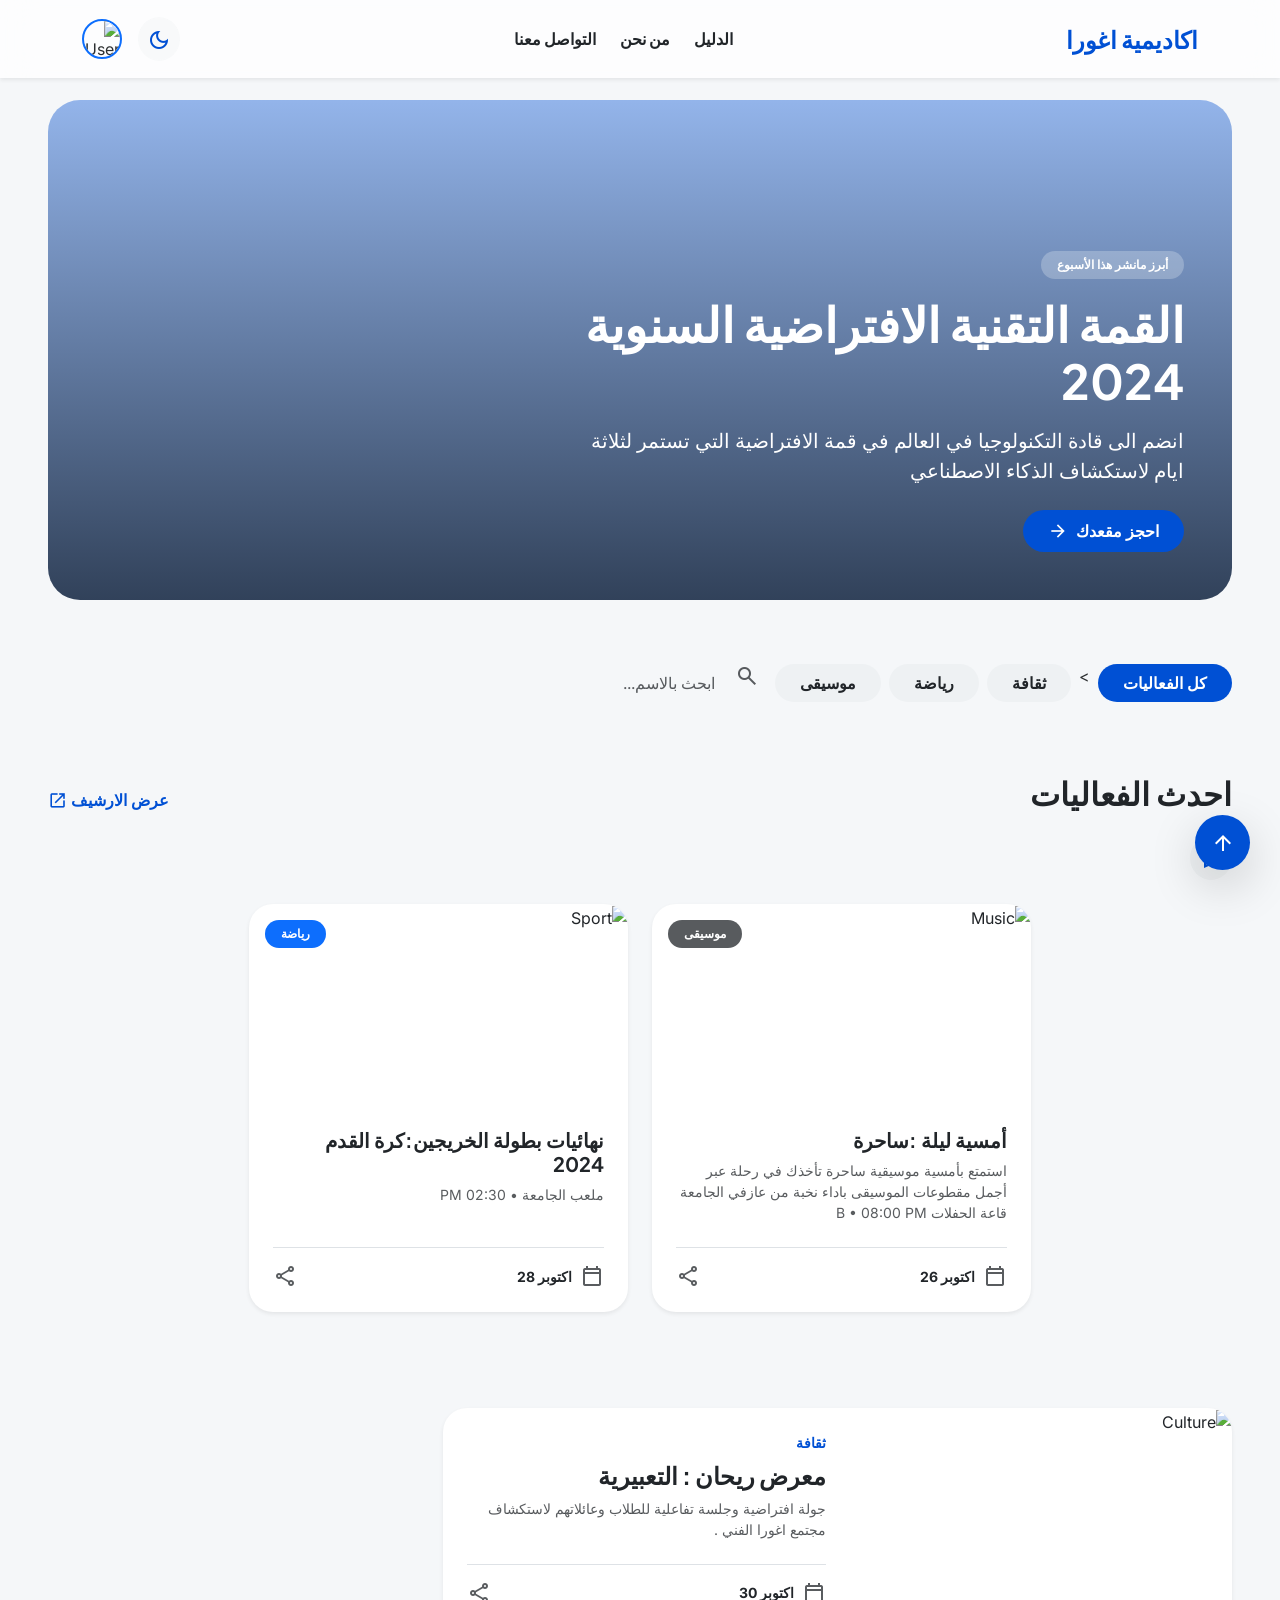
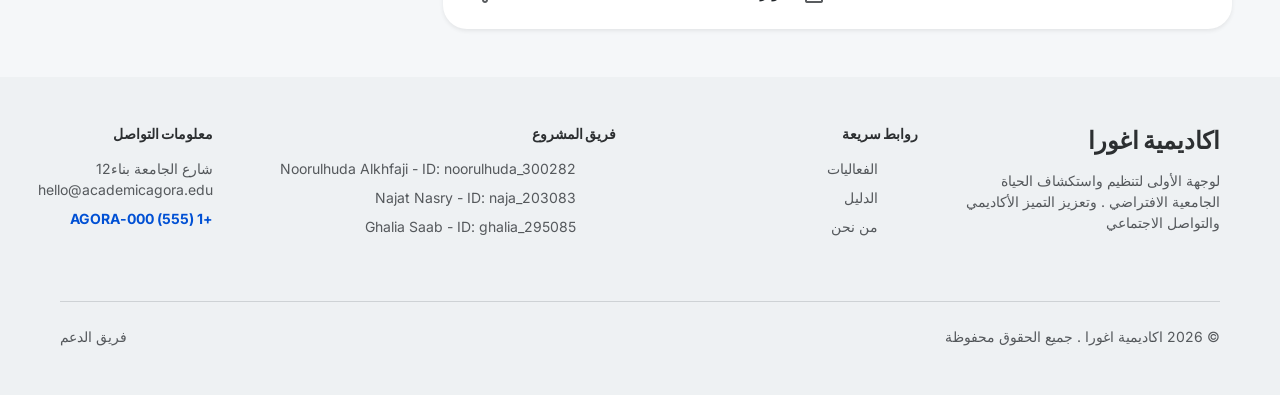
==== index.html @ 800b8f01 "Add files via upload" ====
<!doctype html>
<html lang="ar" dir="rtl">
  <head>
    <meta charset="utf-8" />
    <meta name="viewport" content="width=device-width, initial-scale=1.0" />
    <title>اكاديمية اغورا - فعالية الجامعة الافتراضية</title>

    <link
      href="https://fonts.googleapis.com/css2?family=Plus+Jakarta+Sans:wght@400;500;600;700;800&family=Inter:wght@400;500;600&display=swap"
      rel="stylesheet"
    />
    <link
      href="https://fonts.googleapis.com/css2?family=Material+Symbols+Outlined:wght,FILL@100..700,0..1&display=swap"
      rel="stylesheet"
    />
    <link
      href="https://cdn.jsdelivr.net/npm/bootstrap@5.3.2/dist/css/bootstrap.min.css"
      rel="stylesheet"
    />

    <style>
      :root {
        --primary: #0050d4;
        --surface: #f5f7f9;
        --on-surface: #2c2f31;
        --surface-container-low: #eef1f3;
        --surface-container-lowest: #ffffff;
        --outline: #747779;
      }

      body {
        font-family: "Inter", sans-serif;
        background-color: var(--surface);
        color: var(--on-surface);
        padding-bottom: 80px; /* For mobile bottom nav */
      }

      h1,
      h2,
      h3,
      h4,
      h5,
      h6,
      .font-headline {
        font-family: "Plus Jakarta Sans", sans-serif;
      }

      .material-symbols-outlined {
        font-variation-settings:
          "FILL" 0,
          "wght" 400,
          "GRAD" 0,
          "opsz" 24;
        vertical-align: middle;
      }

      /* Custom Utilities */
      .text-primary-custom {
        color: var(--primary) !important;
      }
      .bg-primary-custom {
        background-color: var(--primary) !important;
        color: white;
      }
      .bg-surface-lowest {
        background-color: var(--surface-container-lowest) !important;
      }
      .bg-surface-low {
        background-color: var(--surface-container-low) !important;
      }

      .backdrop-blur {
        backdrop-filter: blur(16px);
        -webkit-backdrop-filter: blur(16px);
      }
      .rounded-4xl {
        border-radius: 2rem !important;
      }
      .rounded-3xl {
        border-radius: 1.5rem !important;
      }

      .hide-scrollbar::-webkit-scrollbar {
        display: none;
      }
      .hide-scrollbar {
        -ms-overflow-style: none;
        scrollbar-width: none;
      }

      /* Card Hover Effects */
      .event-card {
        transition: all 0.4s ease;
        overflow: hidden;
        border: none;
      }
      .event-card:hover {
        transform: translateY(-5px);
        box-shadow: 0 15px 30px rgba(0, 80, 212, 0.1) !important;
      }
      .event-card img {
        transition: transform 0.7s ease;
      }
      .event-card:hover img {
        transform: scale(1.1);
      }

      /* Hero Section */
      .hero-section {
        background-image:
          linear-gradient(rgba(0, 80, 212, 0.4), rgba(0, 20, 50, 0.8)),
          url("https://lh3.googleusercontent.com/aida-public/[base64]");
        background-size: cover;
        background-position: center;
        height: 500px;
      }
      @media (max-width: 768px) {
        .hero-section {
          height: 300px;
        }
        body {
          padding-bottom: 90px;
        }
        main {
          padding-top: 80px;
        }
      }
      @media (min-width: 769px) {
        body {
          padding-bottom: 0;
        }
        main {
          padding-top: 100px;
        }
      }
      /* Scroll to top button specific positioning */
      .scroll-top-btn {
        bottom: 30px;
        right: 30px;
        z-index: 40;
      }
      @media (max-width: 991px) {
        .scroll-top-btn {
          bottom: 100px;
          right: 20px;
        }
      }
    </style>
  </head>
  <body>
    <nav
      class="navbar fixed-top w-100 bg-white bg-opacity-75 backdrop-blur shadow-sm py-3 px-3 px-md-5 z-3"
    >
      <div
        class="container-xl d-flex justify-content-between align-items-center"
      >
        <button
          class="btn btn-light rounded-circle d-md-none p-2 text-primary-custom"
          data-bs-toggle="offcanvas"
          data-bs-target="#mobileMenu"
          aria-controls="mobileMenu"
        >
          <span class="material-symbols-outlined">menu</span>
        </button>

        <a
          class="navbar-brand text-primary-custom font-headline fw-bolder fs-4 m-0"
          href="../index.html/index.html"
        >
          اكاديمية اغورا 
        </a>

        <div class="d-none d-md-flex gap-4 fw-bold font-headline">
          <a
            class="text-dark text-decoration-none nav-link-custom"
            href="../events.html/events.html"
            >الدليل</a
          >
          <a
            class="text-dark text-decoration-none nav-link-custom"
            href="../about.html/about.html"
            >من نحن</a
          >
          <a
            class="text-dark text-decoration-none nav-link-custom"
            href="../contact.html/contact.html"
            >التواصل معنا</a
          >
        </div>

        <div class="d-flex align-items-center gap-2 gap-md-3">
          <button
            class="btn btn-light rounded-circle d-none d-md-block p-2 text-primary-custom"
          >
            <span class="material-symbols-outlined">dark_mode</span>
          </button>
          <div
            class="rounded-circle overflow-hidden border border-2 border-primary d-none d-md-block"
            style="width: 40px; height: 40px"
          >
            <img
              src="../img/profil.jpg"
              class="w-100 h-100 object-fit-cover"
              alt="User avatar"
            />
          </div>
        </div>
      </div>
    </nav>

    <div
      class="offcanvas offcanvas-start"
      tabindex="-1"
      id="mobileMenu"
      aria-labelledby="mobileMenuLabel"
    >
      <div class="offcanvas-header border-bottom">
        <h5
          class="offcanvas-title font-headline fw-bold text-primary-custom"
          id="mobileMenuLabel"
        >
          اكاديمية اغورا
        </h5>
        <button
          type="button"
          class="btn-close shadow-none"
          data-bs-dismiss="offcanvas"
          aria-label="Close"
        ></button>
      </div>
      <div class="offcanvas-body">
        <div class="d-flex flex-column gap-4 fw-bold font-headline mt-3">
          <a
            class="text-dark text-decoration-none fs-5 d-flex align-items-center gap-2"
            href="../events.html/events.html"
          >
            <span class="material-symbols-outlined">folder</span> Directory
          </a>
          <a
            class="text-dark text-decoration-none fs-5 d-flex align-items-center gap-2"
            href="../about.html/about.html"
          >
            <span class="material-symbols-outlined">info</span> About
          </a>
          <a
            class="text-dark text-decoration-none fs-5 d-flex align-items-center gap-2"
            href="../contact.html/contact.html"
          >
            <span class="material-symbols-outlined">mail</span> Contact
          </a>
        </div>
        <hr class="my-4" />
        <div class="d-flex align-items-center gap-3">
          <div
            class="rounded-circle overflow-hidden border border-2 border-primary"
            style="width: 45px; height: 45px"
          >
            <img
              src="../img/profil.jpg"
              class="w-100 h-100 object-fit-cover"
              alt="User avatar"
            />
          </div>
        
        </div>
      </div>
    </div>

    <main class="container-fluid px-3 px-md-5">
      <section class="mb-5">
        <div
          class="hero-section rounded-4xl d-flex flex-column justify-content-end p-4 p-md-5 position-relative"
        >
          <div class="text-white z-1 max-w-md" style="max-width: 600px">
            <span
              class="badge bg-light bg-opacity-25 text-white rounded-pill py-2 px-3 mb-3 uppercase tracking-widest"
              style="font-size: 0.75rem"
            >
              أبرز مانشر هذا الأسبوع
            </span>
            <h1 class="font-headline fw-bolder display-5 mb-3 leading-tight">
              القمة التقنية الافتراضية السنوية 2024
            </h1>
            <p class="lead mb-4 d-none d-md-block">
            انضم الى قادة التكنولوجيا في العالم في قمة الافتراضية التي 
            تستمر لثلاثة ايام لاستكشاف الذكاء الاصطناعي
            </p>
            <a
              href="../event.html/event.html"
              class="btn bg-primary-custom rounded-pill px-4 py-2 fw-bold d-inline-flex align-items-center gap-2 text-decoration-none"
            >
              احجز مقعدك
              <span class="material-symbols-outlined fs-5">arrow_forward</span>
            </a>
          </div>
        </div>
      </section>

      <section class="mb-5 sticky-top bg-surface py-3 z-3" style="top: 70px">
        <div class="d-flex justify-content-between align-items-center">
          <div class="d-flex gap-2 overflow-auto hide-scrollbar pb-2 w-100">
            <button
              class="btn bg-primary-custom rounded-pill px-4 fw-bold flex-shrink-0 text-white"
            >
              كل الفعاليات
            </button>
           
            >
             <a href="../event.html/details-cultuer.html" class="btn bg-surface-low rounded-pill px-4 fw-bold flex-shrink-0 text-decoration-none text-dark align-self-center">
            ثقافة
           </a>


           <a href="../event.html/details-sports.html" class="btn bg-surface-low rounded-pill px-4 fw-bold flex-shrink-0 text-decoration-none text-dark align-self-center">
            رياضة
           </a>

           
            <a href="../event.html/details-music.html" class="btn bg-surface-low rounded-pill px-4 fw-bold flex-shrink-0 text-decoration-none text-dark align-self-center">
            موسيقى
           </a>
            
           <div class="position-relative mt-3"></div>
             
            <span class="material-symbols-outlined text-muted">search</span>
            <input id="searchInput"
              type="text"
              class="form-control border-0 bg-transparent shadow-none"
              placeholder="ابحث بالاسم..."
            />
          </div>
        </div>
      </section>

      <section class="mb-5">
        <div class="d-flex justify-content-between align-items-end mb-4">
          <h2 class="font-headline fw-bolder text-dark m-0">احدث الفعاليات</h2>
          <a
            href="../events.html/events.html"
            class="text-primary-custom fw-bold text-decoration-none d-flex align-items-center gap-1"
          >
            <span class="d-none d-md-inline">عرض الارشيف</span>
            <span class="d-md-none text-uppercase" style="font-size: 0.8rem"
              >عرض التفاصيل</span
            >
            <span
              class="material-symbols-outlined d-none d-md-inline"
              style="font-size: 1.2rem"
              >open_in_new</span
            >
          </a>
        </div>

        <div class="row g-4">
          <div class="col-12 col-lg-8">
            <a href="../event.html/event.html" class="text-decoration-none">
              
                    <button
                      class="btn bg-surface-low rounded-circle p-2 text-primary-custom"
                    >
                      <span class="material-symbols-outlined">bookmark</span>
                    </button>
                  </div>
                </div>
              </div>
            </a>
          </div>
             <div class="row g-4 justify-content-center">
          <div class="col-12 col-md-6 col-lg-4">
            <a href="../event.html/details-music.html" class="text-decoration-none text-dark">
              <div
                class="card event-card bg-surface-lowest rounded-3xl h-100 shadow-sm"
              >
                <div
                  class="position-relative overflow-hidden"
                  style="height: 200px"
                >
                  <img
                    src="../img/music1.jpg"
                    class="w-100 h-100 object-fit-cover"
                    alt="Music"
                  />
                  <span
                    class="position-absolute top-0 start-0 m-3 badge bg-dark bg-opacity-75 text-white rounded-pill px-3 py-2 text-uppercase"
                    >موسيقى</span
                  >
                </div>
                <div class="card-body p-4 d-flex flex-column">
                  <h5 class="card-title font-headline fw-bold">
                    أمسية ليلة :ساحرة 
                  </h5>
                  <p class="card-text text-muted small mb-4">
                    استمتع بأمسية موسيقية ساحرة تأخذك في رحلة 
                    عبر أجمل مقطوعات الموسيقى باداء نخبة من عازفي الجامعة 
                      قاعة الحفلات B • 08:00 PM
                  </p>
                  <div
                    class="mt-auto d-flex justify-content-between align-items-center border-top pt-3"
                  >
                    <div class="d-flex align-items-center gap-2">
                      <span class="material-symbols-outlined text-muted"
                        >calendar_today</span
                      >
                      <span class="fw-bold small">اكتوبر 26</span>
                    </div>
                    <span
                      class="material-symbols-outlined text-muted cursor-pointer"
                      >share</span
                    >
                  </div>
                </div>
              </div>
            </a>
          </div>

          <div class="col-12 col-md-6 col-lg-4">
            <a href="../event.html/details-sports.html" class="text-decoration-none text-dark">
              <div
                class="card event-card bg-surface-lowest rounded-3xl h-100 shadow-sm"
              >
                <div
                  class="position-relative overflow-hidden"
                  style="height: 200px"
                >
                  <img
                    src="../img/sport1.jpg"
                    class="w-100 h-100 object-fit-cover"
                    alt="Sport"
                  />
                  <span
                    class="position-absolute top-0 start-0 m-3 badge bg-primary text-white rounded-pill px-3 py-2 text-uppercase"
                    >رياضة</span
                  >
                </div>
                <div class="card-body p-4 d-flex flex-column">
                  <h5 class="card-title font-headline fw-bold">
                    نهائيات بطولة الخريجين:كرة القدم 2024
                  </h5>
                  <p class="card-text text-muted small mb-4">
                     ملعب الجامعة • 02:30 PM
                  </p>
                  <div
                    class="mt-auto d-flex justify-content-between align-items-center border-top pt-3"
                  >
                    <div class="d-flex align-items-center gap-2">
                      <span class="material-symbols-outlined text-muted"
                        >calendar_today</span
                      >
                      <span class="fw-bold small">اكتوبر 28</span>
                    </div>
                    <span
                      class="material-symbols-outlined text-muted cursor-pointer"
                      >share</span
                    >
                  </div>
                </div>
              </div>
            </a>
          </div>
             </div>
             <div class="mt-5 pt-5"></div>
          <div class="col-12 col-md-6 col-lg-8">
            <a href="../event.html/details-cultuer.html" class="text-decoration-none text-dark">
              <div
                class="card event-card bg-surface-lowest rounded-3xl h-100 shadow-sm d-flex flex-md-row"
              >
                <div
                  class="overflow-hidden w-100 w-md-50"
                  style="height: 200px; min-height: 100%"
                >
                  <img
                    src="../img/cultuer1.jpg"
                    class="w-100 h-100 object-fit-cover"
                    alt="Culture"
                  />
                </div>
                <div
                  class="card-body p-4 w-100 w-md-50 d-flex flex-column justify-content-center"
                >
                  <span
                    class="text-primary-custom fw-bold small text-uppercase mb-2"
                    >ثقافة</span
                  >
                  <h4 class="card-title font-headline fw-bold">
                     معرض ريحان : التعبيرية 
                  </h4>
                  <p class="card-text text-muted small mb-4">
                    جولة افتراضية وجلسة تفاعلية للطلاب 
                    وعائلاتهم لاستكشاف مجتمع اغورا الفني .
                  </p>
                  <div
                    class="mt-auto d-flex justify-content-between align-items-center border-top pt-3"
                  >
                    <div class="d-flex align-items-center gap-2">
                      <span class="material-symbols-outlined text-muted"
                        >calendar_today</span
                      >
                      <span class="fw-bold small">اكتوبر 30</span>
                    </div>
                    <span
                      class="material-symbols-outlined text-muted cursor-pointer"
                      >share</span
                    >
                  </div>
                </div>
              </div>
            </a>
          </div>
        </div>
      </section>
    </main>

    <footer class="bg-surface-low py-5 px-3 px-md-5 mt-5 d-none d-md-block">
      <div class="container-fluid max-w-7xl">
        <div class="row g-5">
          <div class="col-md-3">
            <h4 class="font-headline fw-bold mb-3">اكاديمية اغورا</h4>
            <p class="text-muted small">
           لوجهة الأولى لتنظيم واستكشاف الحياة الجامعية الافتراضي 
          . وتعزيز التميز الأكاديمي والتواصل الاجتماعي
            </p>
          </div>
          <div class="col-md-3">
            <h5 class="font-headline fw-bold small text-uppercase mb-3">
              روابط سريعة
            </h5>
            <ul class="list-unstyled text-muted small">
              <li class="mb-2">
                <a href="../events.html/events.html" class="text-decoration-none text-muted"
                  >الفعاليات</a
                >
              </li>
              <li class="mb-2">
                <a href="../events.html/events.html" class="text-decoration-none text-muted"
                  >الدليل</a
                >
              </li>
              <li class="mb-2">
                <a href="../about.html/about.html" class="text-decoration-none text-muted"
                  >من نحن</a
                >
              </li>
            </ul>
          </div>
          <div class="col-md-4">
            <h5 class="font-headline fw-bold small text-uppercase mb-3">
                فريق المشروع
            </h5>
            <ul class="list-unstyled text-muted small">
             
              <li class="mb-2">Noorulhuda Alkhfaji - ID: noorulhuda_300282</li>
              <li class="mb-2">Najat Nasry - ID: naja_203083</li>
              <li class="mb-2">Ghalia Saab - ID: ghalia_295085</li>
            </ul>
          </div>
          <div class="col-md-2">
            <h5 class="font-headline fw-bold small text-uppercase mb-3">
              معلومات التواصل 
            </h5>
            <p class="text-muted small mb-1">
              شارع الجامعة بناء12<br />hello@academicagora.edu
            </p>
            <p class="text-primary-custom fw-bold small mt-2">
              +1 (555) 000-AGORA
            </p>
          </div>
        </div>
        <div
          class="border-top border-secondary border-opacity-25 mt-5 pt-4 d-flex justify-content-between align-items-center"
        >
          <p class="text-muted small m-0">
            © 2026 اكاديمية اغورا . جميع الحقوق محفوظة
          </p>
          <div class="d-flex gap-3">
            <a href="../contact.html/contact.html" class="text-decoration-none text-muted small"
              >فريق الدعم</a
            >
          </div>
        </div>
      </div>
    </footer>

    <nav
      class="d-block d-md-none fixed-bottom bg-white bg-opacity-90 backdrop-blur rounded-top-4 shadow-lg py-2 px-3 z-3 border-top"
    >
      <div class="d-flex justify-content-around align-items-center">
        <a
          href="../index.html/index.html"
          class="text-decoration-none d-flex flex-column align-items-center p-2 bg-primary bg-opacity-10 rounded-3 text-primary-custom"
        >
          <span
            class="material-symbols-outlined"
            style="font-variation-settings: &quot;FILL&quot; 1"
            >الرئيسية</span
          >
          <span class="small fw-bold" style="font-size: 0.7rem">الرئيسية</span>
        </a>
        <a
          href="../events.html/events.html"
          class="text-decoration-none d-flex flex-column align-items-center p-2 text-muted"
        >
          <span class="material-symbols-outlined">calendar_month</span>
          <span class="small fw-medium" style="font-size: 0.7rem">الفعاليات</span>
        </a>
        <a
          href="../about.html/about.html"
          class="text-decoration-none d-flex flex-column align-items-center p-2 text-muted"
        >
          <span class="material-symbols-outlined">info</span>
          <span class="small fw-medium" style="font-size: 0.7rem">من نحن</span>
        </a>
        <a
          href="../contact.html/contact.html"
          class="text-decoration-none d-flex flex-column align-items-center p-2 text-muted"
        >
          <span class="material-symbols-outlined">mail</span>
          <span class="small fw-medium" style="font-size: 0.7rem">تواصل معنا</span>
        </a>
      </div>
    </nav>
    <button
      onclick="window.scrollTo({ top: 0, behavior: 'smooth' })"
      class="btn bg-primary-custom text-white rounded-circle shadow-lg d-flex align-items-center justify-content-center position-fixed scroll-top-btn hover-lift"
      style="width: 55px; height: 55px; border: none"
    >
      <span class="material-symbols-outlined fw-bold">arrow_upward</span>
    </button>
    <script src="https://cdn.jsdelivr.net/npm/bootstrap@5.3.2/dist/js/bootstrap.bundle.min.js"></script>
  </body>
</html>
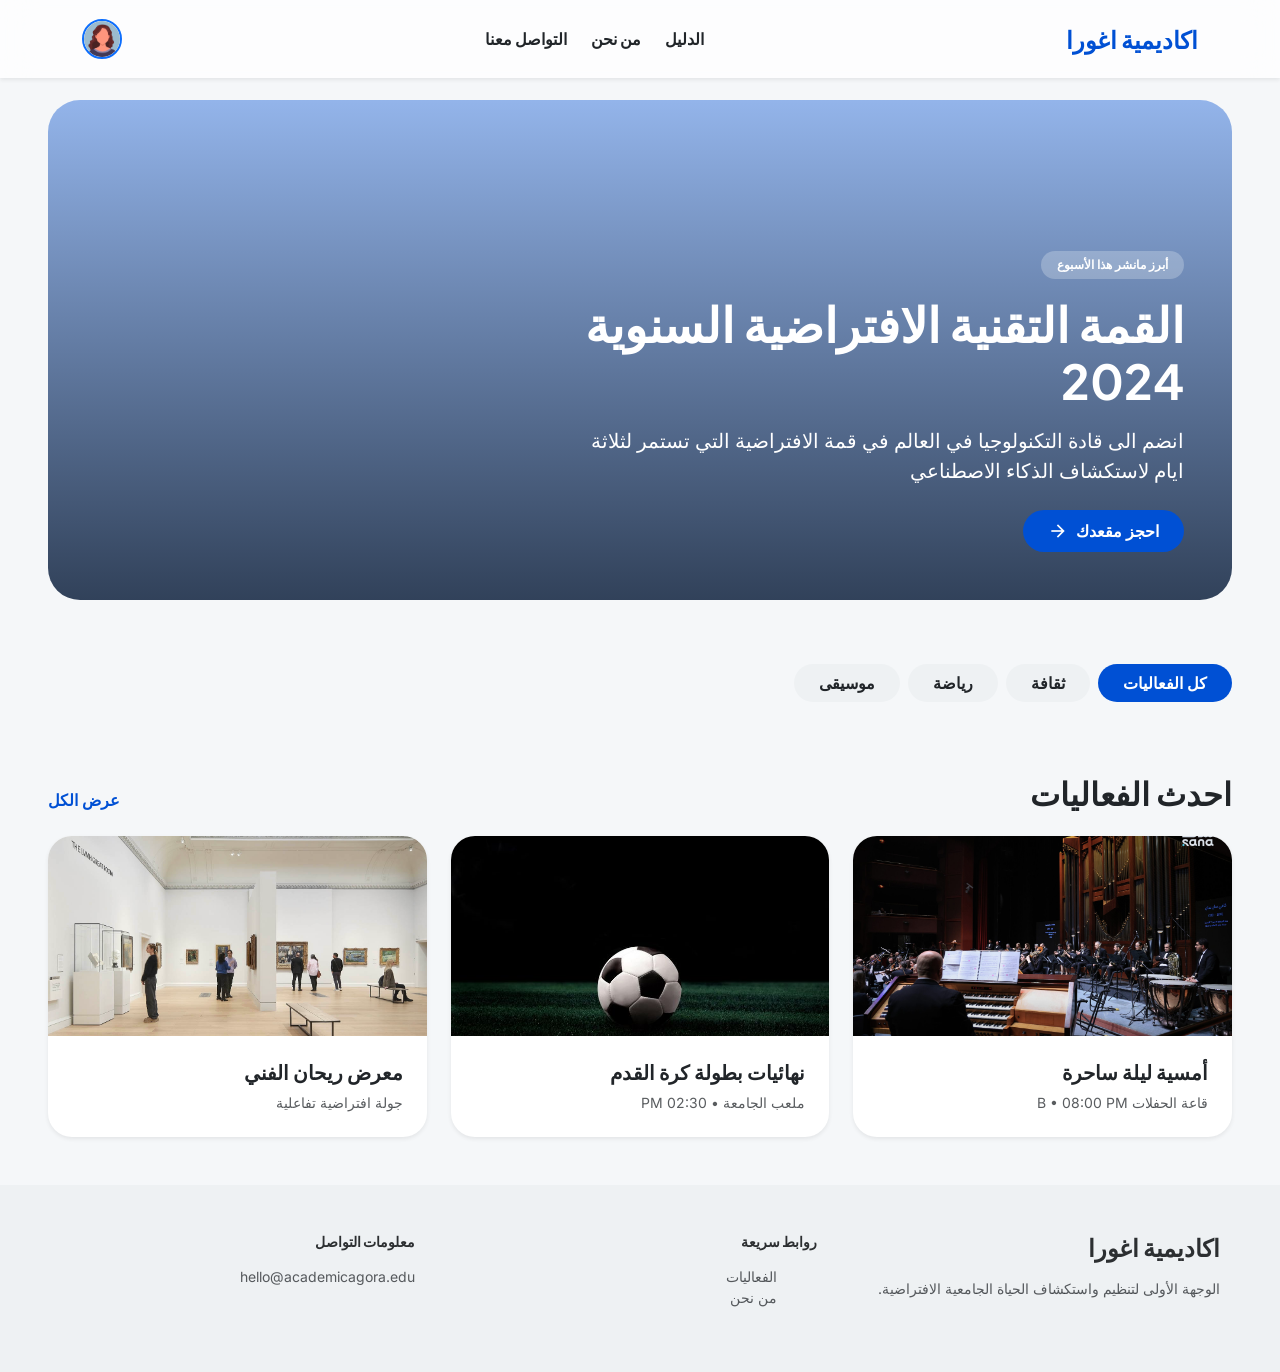
==== commit 500526e0: "Update index.html" ====
--- a/index.html
+++ b/index.html
@@ -5,18 +5,10 @@
     <meta name="viewport" content="width=device-width, initial-scale=1.0" />
     <title>اكاديمية اغورا - فعالية الجامعة الافتراضية</title>
 
-    <link
-      href="https://fonts.googleapis.com/css2?family=Plus+Jakarta+Sans:wght@400;500;600;700;800&family=Inter:wght@400;500;600&display=swap"
-      rel="stylesheet"
-    />
-    <link
-      href="https://fonts.googleapis.com/css2?family=Material+Symbols+Outlined:wght,FILL@100..700,0..1&display=swap"
-      rel="stylesheet"
-    />
-    <link
-      href="https://cdn.jsdelivr.net/npm/bootstrap@5.3.2/dist/css/bootstrap.min.css"
-      rel="stylesheet"
-    />
+    <link href="https://fonts.googleapis.com/css2?family=Plus+Jakarta+Sans:wght@400;500;600;700;800&family=Inter:wght@400;500;600&display=swap" rel="stylesheet" />
+    <link href="https://fonts.googleapis.com/css2?family=Material+Symbols+Outlined:wght,FILL@100..700,0..1&display=swap" rel="stylesheet" />
+    <link href="https://cdn.jsdelivr.net/npm/bootstrap@5.3.2/dist/css/bootstrap.min.css" rel="stylesheet" />
+    <link rel="stylesheet" href="style.css">
 
     <style>
       :root {
@@ -32,263 +24,100 @@
         font-family: "Inter", sans-serif;
         background-color: var(--surface);
         color: var(--on-surface);
-        padding-bottom: 80px; /* For mobile bottom nav */
-      }
-
-      h1,
-      h2,
-      h3,
-      h4,
-      h5,
-      h6,
-      .font-headline {
+        padding-bottom: 80px;
+      }
+
+      h1, h2, h3, h4, h5, h6, .font-headline {
         font-family: "Plus Jakarta Sans", sans-serif;
       }
 
       .material-symbols-outlined {
-        font-variation-settings:
-          "FILL" 0,
-          "wght" 400,
-          "GRAD" 0,
-          "opsz" 24;
+        font-variation-settings: "FILL" 0, "wght" 400, "GRAD" 0, "opsz" 24;
         vertical-align: middle;
       }
 
-      /* Custom Utilities */
-      .text-primary-custom {
-        color: var(--primary) !important;
-      }
-      .bg-primary-custom {
-        background-color: var(--primary) !important;
-        color: white;
-      }
-      .bg-surface-lowest {
-        background-color: var(--surface-container-lowest) !important;
-      }
-      .bg-surface-low {
-        background-color: var(--surface-container-low) !important;
-      }
-
-      .backdrop-blur {
-        backdrop-filter: blur(16px);
-        -webkit-backdrop-filter: blur(16px);
-      }
-      .rounded-4xl {
-        border-radius: 2rem !important;
-      }
-      .rounded-3xl {
-        border-radius: 1.5rem !important;
-      }
-
-      .hide-scrollbar::-webkit-scrollbar {
-        display: none;
-      }
-      .hide-scrollbar {
-        -ms-overflow-style: none;
-        scrollbar-width: none;
-      }
-
-      /* Card Hover Effects */
-      .event-card {
-        transition: all 0.4s ease;
-        overflow: hidden;
-        border: none;
-      }
-      .event-card:hover {
-        transform: translateY(-5px);
-        box-shadow: 0 15px 30px rgba(0, 80, 212, 0.1) !important;
-      }
-      .event-card img {
-        transition: transform 0.7s ease;
-      }
-      .event-card:hover img {
-        transform: scale(1.1);
-      }
-
-      /* Hero Section */
+      .text-primary-custom { color: var(--primary) !important; }
+      .bg-primary-custom { background-color: var(--primary) !important; color: white; }
+      .bg-surface-lowest { background-color: var(--surface-container-lowest) !important; }
+      .bg-surface-low { background-color: var(--surface-container-low) !important; }
+
+      .backdrop-blur { backdrop-filter: blur(16px); -webkit-backdrop-filter: blur(16px); }
+      .rounded-4xl { border-radius: 2rem !important; }
+      .rounded-3xl { border-radius: 1.5rem !important; }
+
+      .hide-scrollbar::-webkit-scrollbar { display: none; }
+      .hide-scrollbar { -ms-overflow-style: none; scrollbar-width: none; }
+
+      .event-card { transition: all 0.4s ease; overflow: hidden; border: none; }
+      .event-card:hover { transform: translateY(-5px); box-shadow: 0 15px 30px rgba(0, 80, 212, 0.1) !important; }
+      .event-card img { transition: transform 0.7s ease; }
+      .event-card:hover img { transform: scale(1.1); }
+
       .hero-section {
-        background-image:
-          linear-gradient(rgba(0, 80, 212, 0.4), rgba(0, 20, 50, 0.8)),
-          url("https://lh3.googleusercontent.com/aida-public/[base64]");
+        background-image: linear-gradient(rgba(0, 80, 212, 0.4), rgba(0, 20, 50, 0.8)), 
+        url("https://lh3.googleusercontent.com/aida-public/[base64]");
         background-size: cover;
         background-position: center;
         height: 500px;
       }
-      @media (max-width: 768px) {
-        .hero-section {
-          height: 300px;
-        }
-        body {
-          padding-bottom: 90px;
-        }
-        main {
-          padding-top: 80px;
-        }
-      }
-      @media (min-width: 769px) {
-        body {
-          padding-bottom: 0;
-        }
-        main {
-          padding-top: 100px;
-        }
-      }
-      /* Scroll to top button specific positioning */
-      .scroll-top-btn {
-        bottom: 30px;
-        right: 30px;
-        z-index: 40;
-      }
-      @media (max-width: 991px) {
-        .scroll-top-btn {
-          bottom: 100px;
-          right: 20px;
-        }
-      }
+      @media (max-width: 768px) { .hero-section { height: 300px; } body { padding-bottom: 90px; } main { padding-top: 80px; } }
+      @media (min-width: 769px) { body { padding-bottom: 0; } main { padding-top: 100px; } }
+      .scroll-top-btn { bottom: 30px; right: 30px; z-index: 40; }
+      @media (max-width: 991px) { .scroll-top-btn { bottom: 100px; right: 20px; } }
     </style>
   </head>
   <body>
-    <nav
-      class="navbar fixed-top w-100 bg-white bg-opacity-75 backdrop-blur shadow-sm py-3 px-3 px-md-5 z-3"
-    >
-      <div
-        class="container-xl d-flex justify-content-between align-items-center"
-      >
-        <button
-          class="btn btn-light rounded-circle d-md-none p-2 text-primary-custom"
-          data-bs-toggle="offcanvas"
-          data-bs-target="#mobileMenu"
-          aria-controls="mobileMenu"
-        >
+    <nav class="navbar fixed-top w-100 bg-white bg-opacity-75 backdrop-blur shadow-sm py-3 px-3 px-md-5 z-3">
+      <div class="container-xl d-flex justify-content-between align-items-center">
+        <button class="btn btn-light rounded-circle d-md-none p-2 text-primary-custom" data-bs-toggle="offcanvas" data-bs-target="#mobileMenu">
           <span class="material-symbols-outlined">menu</span>
         </button>
 
-        <a
-          class="navbar-brand text-primary-custom font-headline fw-bolder fs-4 m-0"
-          href="../index.html/index.html"
-        >
-          اكاديمية اغورا 
-        </a>
+        <a class="navbar-brand text-primary-custom font-headline fw-bolder fs-4 m-0" href="index.html">اكاديمية اغورا</a>
 
         <div class="d-none d-md-flex gap-4 fw-bold font-headline">
-          <a
-            class="text-dark text-decoration-none nav-link-custom"
-            href="../events.html/events.html"
-            >الدليل</a
-          >
-          <a
-            class="text-dark text-decoration-none nav-link-custom"
-            href="../about.html/about.html"
-            >من نحن</a
-          >
-          <a
-            class="text-dark text-decoration-none nav-link-custom"
-            href="../contact.html/contact.html"
-            >التواصل معنا</a
-          >
+          <a class="text-dark text-decoration-none nav-link-custom" href="events.html">الدليل</a>
+          <a class="text-dark text-decoration-none nav-link-custom" href="about.html">من نحن</a>
+          <a class="text-dark text-decoration-none nav-link-custom" href="contact.html">التواصل معنا</a>
         </div>
 
         <div class="d-flex align-items-center gap-2 gap-md-3">
-          <button
-            class="btn btn-light rounded-circle d-none d-md-block p-2 text-primary-custom"
-          >
-            <span class="material-symbols-outlined">dark_mode</span>
-          </button>
-          <div
-            class="rounded-circle overflow-hidden border border-2 border-primary d-none d-md-block"
-            style="width: 40px; height: 40px"
-          >
-            <img
-              src="../img/profil.jpg"
-              class="w-100 h-100 object-fit-cover"
-              alt="User avatar"
-            />
+          <div class="rounded-circle overflow-hidden border border-2 border-primary d-none d-md-block" style="width: 40px; height: 40px">
+            <img src="profil.jpg" class="w-100 h-100 object-fit-cover" alt="User avatar" />
           </div>
         </div>
       </div>
     </nav>
 
-    <div
-      class="offcanvas offcanvas-start"
-      tabindex="-1"
-      id="mobileMenu"
-      aria-labelledby="mobileMenuLabel"
-    >
+    <!-- Mobile Menu -->
+    <div class="offcanvas offcanvas-start" tabindex="-1" id="mobileMenu">
       <div class="offcanvas-header border-bottom">
-        <h5
-          class="offcanvas-title font-headline fw-bold text-primary-custom"
-          id="mobileMenuLabel"
-        >
-          اكاديمية اغورا
-        </h5>
-        <button
-          type="button"
-          class="btn-close shadow-none"
-          data-bs-dismiss="offcanvas"
-          aria-label="Close"
-        ></button>
+        <h5 class="offcanvas-title font-headline fw-bold text-primary-custom">اكاديمية اغورا</h5>
+        <button type="button" class="btn-close shadow-none" data-bs-dismiss="offcanvas"></button>
       </div>
       <div class="offcanvas-body">
         <div class="d-flex flex-column gap-4 fw-bold font-headline mt-3">
-          <a
-            class="text-dark text-decoration-none fs-5 d-flex align-items-center gap-2"
-            href="../events.html/events.html"
-          >
-            <span class="material-symbols-outlined">folder</span> Directory
+          <a class="text-dark text-decoration-none fs-5 d-flex align-items-center gap-2" href="events.html">
+            <span class="material-symbols-outlined">folder</span> الفعاليات
           </a>
-          <a
-            class="text-dark text-decoration-none fs-5 d-flex align-items-center gap-2"
-            href="../about.html/about.html"
-          >
-            <span class="material-symbols-outlined">info</span> About
+          <a class="text-dark text-decoration-none fs-5 d-flex align-items-center gap-2" href="about.html">
+            <span class="material-symbols-outlined">info</span> من نحن
           </a>
-          <a
-            class="text-dark text-decoration-none fs-5 d-flex align-items-center gap-2"
-            href="../contact.html/contact.html"
-          >
-            <span class="material-symbols-outlined">mail</span> Contact
+          <a class="text-dark text-decoration-none fs-5 d-flex align-items-center gap-2" href="contact.html">
+            <span class="material-symbols-outlined">mail</span> تواصل معنا
           </a>
-        </div>
-        <hr class="my-4" />
-        <div class="d-flex align-items-center gap-3">
-          <div
-            class="rounded-circle overflow-hidden border border-2 border-primary"
-            style="width: 45px; height: 45px"
-          >
-            <img
-              src="../img/profil.jpg"
-              class="w-100 h-100 object-fit-cover"
-              alt="User avatar"
-            />
-          </div>
-        
         </div>
       </div>
     </div>
 
     <main class="container-fluid px-3 px-md-5">
       <section class="mb-5">
-        <div
-          class="hero-section rounded-4xl d-flex flex-column justify-content-end p-4 p-md-5 position-relative"
-        >
-          <div class="text-white z-1 max-w-md" style="max-width: 600px">
-            <span
-              class="badge bg-light bg-opacity-25 text-white rounded-pill py-2 px-3 mb-3 uppercase tracking-widest"
-              style="font-size: 0.75rem"
-            >
-              أبرز مانشر هذا الأسبوع
-            </span>
-            <h1 class="font-headline fw-bolder display-5 mb-3 leading-tight">
-              القمة التقنية الافتراضية السنوية 2024
-            </h1>
-            <p class="lead mb-4 d-none d-md-block">
-            انضم الى قادة التكنولوجيا في العالم في قمة الافتراضية التي 
-            تستمر لثلاثة ايام لاستكشاف الذكاء الاصطناعي
-            </p>
-            <a
-              href="../event.html/event.html"
-              class="btn bg-primary-custom rounded-pill px-4 py-2 fw-bold d-inline-flex align-items-center gap-2 text-decoration-none"
-            >
+        <div class="hero-section rounded-4xl d-flex flex-column justify-content-end p-4 p-md-5 position-relative">
+          <div class="text-white z-1" style="max-width: 600px">
+            <span class="badge bg-light bg-opacity-25 text-white rounded-pill py-2 px-3 mb-3">أبرز مانشر هذا الأسبوع</span>
+            <h1 class="font-headline fw-bolder display-5 mb-3 leading-tight">القمة التقنية الافتراضية السنوية 2024</h1>
+            <p class="lead mb-4 d-none d-md-block">انضم الى قادة التكنولوجيا في العالم في قمة الافتراضية التي تستمر لثلاثة ايام لاستكشاف الذكاء الاصطناعي</p>
+            <a href="event.html" class="btn bg-primary-custom rounded-pill px-4 py-2 fw-bold d-inline-flex align-items-center gap-2 text-decoration-none">
               احجز مقعدك
               <span class="material-symbols-outlined fs-5">arrow_forward</span>
             </a>
@@ -296,212 +125,64 @@
         </div>
       </section>
 
+      <!-- Category Filter -->
       <section class="mb-5 sticky-top bg-surface py-3 z-3" style="top: 70px">
-        <div class="d-flex justify-content-between align-items-center">
-          <div class="d-flex gap-2 overflow-auto hide-scrollbar pb-2 w-100">
-            <button
-              class="btn bg-primary-custom rounded-pill px-4 fw-bold flex-shrink-0 text-white"
-            >
-              كل الفعاليات
-            </button>
-           
-            >
-             <a href="../event.html/details-cultuer.html" class="btn bg-surface-low rounded-pill px-4 fw-bold flex-shrink-0 text-decoration-none text-dark align-self-center">
-            ثقافة
-           </a>
-
-
-           <a href="../event.html/details-sports.html" class="btn bg-surface-low rounded-pill px-4 fw-bold flex-shrink-0 text-decoration-none text-dark align-self-center">
-            رياضة
-           </a>
-
-           
-            <a href="../event.html/details-music.html" class="btn bg-surface-low rounded-pill px-4 fw-bold flex-shrink-0 text-decoration-none text-dark align-self-center">
-            موسيقى
-           </a>
-            
-           <div class="position-relative mt-3"></div>
-             
-            <span class="material-symbols-outlined text-muted">search</span>
-            <input id="searchInput"
-              type="text"
-              class="form-control border-0 bg-transparent shadow-none"
-              placeholder="ابحث بالاسم..."
-            />
-          </div>
+        <div class="d-flex gap-2 overflow-auto hide-scrollbar pb-2 w-100">
+          <button class="btn bg-primary-custom rounded-pill px-4 fw-bold flex-shrink-0 text-white">كل الفعاليات</button>
+          <a href="details-cultuer.html" class="btn bg-surface-low rounded-pill px-4 fw-bold flex-shrink-0 text-decoration-none text-dark">ثقافة</a>
+          <a href="details-sports.html" class="btn bg-surface-low rounded-pill px-4 fw-bold flex-shrink-0 text-decoration-none text-dark">رياضة</a>
+          <a href="details-music.html" class="btn bg-surface-low rounded-pill px-4 fw-bold flex-shrink-0 text-decoration-none text-dark">موسيقى</a>
         </div>
       </section>
 
+      <!-- Events Grid -->
       <section class="mb-5">
         <div class="d-flex justify-content-between align-items-end mb-4">
           <h2 class="font-headline fw-bolder text-dark m-0">احدث الفعاليات</h2>
-          <a
-            href="../events.html/events.html"
-            class="text-primary-custom fw-bold text-decoration-none d-flex align-items-center gap-1"
-          >
-            <span class="d-none d-md-inline">عرض الارشيف</span>
-            <span class="d-md-none text-uppercase" style="font-size: 0.8rem"
-              >عرض التفاصيل</span
-            >
-            <span
-              class="material-symbols-outlined d-none d-md-inline"
-              style="font-size: 1.2rem"
-              >open_in_new</span
-            >
-          </a>
+          <a href="events.html" class="text-primary-custom fw-bold text-decoration-none">عرض الكل</a>
         </div>
 
         <div class="row g-4">
-          <div class="col-12 col-lg-8">
-            <a href="../event.html/event.html" class="text-decoration-none">
-              
-                    <button
-                      class="btn bg-surface-low rounded-circle p-2 text-primary-custom"
-                    >
-                      <span class="material-symbols-outlined">bookmark</span>
-                    </button>
-                  </div>
+          <!-- Music Card -->
+          <div class="col-12 col-md-6 col-lg-4">
+            <a href="details-music.html" class="text-decoration-none text-dark">
+              <div class="card event-card bg-surface-lowest rounded-3xl h-100 shadow-sm">
+                <div class="position-relative overflow-hidden" style="height: 200px">
+                  <img src="music1.jpg" class="w-100 h-100 object-fit-cover" alt="Music" />
+                </div>
+                <div class="card-body p-4 d-flex flex-column">
+                  <h5 class="card-title font-headline fw-bold">أمسية ليلة ساحرة</h5>
+                  <p class="card-text text-muted small">قاعة الحفلات B • 08:00 PM</p>
                 </div>
               </div>
             </a>
           </div>
-             <div class="row g-4 justify-content-center">
+
+          <!-- Sport Card -->
           <div class="col-12 col-md-6 col-lg-4">
-            <a href="../event.html/details-music.html" class="text-decoration-none text-dark">
-              <div
-                class="card event-card bg-surface-lowest rounded-3xl h-100 shadow-sm"
-              >
-                <div
-                  class="position-relative overflow-hidden"
-                  style="height: 200px"
-                >
-                  <img
-                    src="../img/music1.jpg"
-                    class="w-100 h-100 object-fit-cover"
-                    alt="Music"
-                  />
-                  <span
-                    class="position-absolute top-0 start-0 m-3 badge bg-dark bg-opacity-75 text-white rounded-pill px-3 py-2 text-uppercase"
-                    >موسيقى</span
-                  >
+            <a href="details-sports.html" class="text-decoration-none text-dark">
+              <div class="card event-card bg-surface-lowest rounded-3xl h-100 shadow-sm">
+                <div class="position-relative overflow-hidden" style="height: 200px">
+                  <img src="sport1.jpg" class="w-100 h-100 object-fit-cover" alt="Sport" />
                 </div>
                 <div class="card-body p-4 d-flex flex-column">
-                  <h5 class="card-title font-headline fw-bold">
-                    أمسية ليلة :ساحرة 
-                  </h5>
-                  <p class="card-text text-muted small mb-4">
-                    استمتع بأمسية موسيقية ساحرة تأخذك في رحلة 
-                    عبر أجمل مقطوعات الموسيقى باداء نخبة من عازفي الجامعة 
-                      قاعة الحفلات B • 08:00 PM
-                  </p>
-                  <div
-                    class="mt-auto d-flex justify-content-between align-items-center border-top pt-3"
-                  >
-                    <div class="d-flex align-items-center gap-2">
-                      <span class="material-symbols-outlined text-muted"
-                        >calendar_today</span
-                      >
-                      <span class="fw-bold small">اكتوبر 26</span>
-                    </div>
-                    <span
-                      class="material-symbols-outlined text-muted cursor-pointer"
-                      >share</span
-                    >
-                  </div>
+                  <h5 class="card-title font-headline fw-bold">نهائيات بطولة كرة القدم</h5>
+                  <p class="card-text text-muted small">ملعب الجامعة • 02:30 PM</p>
                 </div>
               </div>
             </a>
           </div>
 
+          <!-- Culture Card -->
           <div class="col-12 col-md-6 col-lg-4">
-            <a href="../event.html/details-sports.html" class="text-decoration-none text-dark">
-              <div
-                class="card event-card bg-surface-lowest rounded-3xl h-100 shadow-sm"
-              >
-                <div
-                  class="position-relative overflow-hidden"
-                  style="height: 200px"
-                >
-                  <img
-                    src="../img/sport1.jpg"
-                    class="w-100 h-100 object-fit-cover"
-                    alt="Sport"
-                  />
-                  <span
-                    class="position-absolute top-0 start-0 m-3 badge bg-primary text-white rounded-pill px-3 py-2 text-uppercase"
-                    >رياضة</span
-                  >
+            <a href="details-cultuer.html" class="text-decoration-none text-dark">
+              <div class="card event-card bg-surface-lowest rounded-3xl h-100 shadow-sm">
+                <div class="position-relative overflow-hidden" style="height: 200px">
+                  <img src="cultuer1.jpg" class="w-100 h-100 object-fit-cover" alt="Culture" />
                 </div>
                 <div class="card-body p-4 d-flex flex-column">
-                  <h5 class="card-title font-headline fw-bold">
-                    نهائيات بطولة الخريجين:كرة القدم 2024
-                  </h5>
-                  <p class="card-text text-muted small mb-4">
-                     ملعب الجامعة • 02:30 PM
-                  </p>
-                  <div
-                    class="mt-auto d-flex justify-content-between align-items-center border-top pt-3"
-                  >
-                    <div class="d-flex align-items-center gap-2">
-                      <span class="material-symbols-outlined text-muted"
-                        >calendar_today</span
-                      >
-                      <span class="fw-bold small">اكتوبر 28</span>
-                    </div>
-                    <span
-                      class="material-symbols-outlined text-muted cursor-pointer"
-                      >share</span
-                    >
-                  </div>
-                </div>
-              </div>
-            </a>
-          </div>
-             </div>
-             <div class="mt-5 pt-5"></div>
-          <div class="col-12 col-md-6 col-lg-8">
-            <a href="../event.html/details-cultuer.html" class="text-decoration-none text-dark">
-              <div
-                class="card event-card bg-surface-lowest rounded-3xl h-100 shadow-sm d-flex flex-md-row"
-              >
-                <div
-                  class="overflow-hidden w-100 w-md-50"
-                  style="height: 200px; min-height: 100%"
-                >
-                  <img
-                    src="../img/cultuer1.jpg"
-                    class="w-100 h-100 object-fit-cover"
-                    alt="Culture"
-                  />
-                </div>
-                <div
-                  class="card-body p-4 w-100 w-md-50 d-flex flex-column justify-content-center"
-                >
-                  <span
-                    class="text-primary-custom fw-bold small text-uppercase mb-2"
-                    >ثقافة</span
-                  >
-                  <h4 class="card-title font-headline fw-bold">
-                     معرض ريحان : التعبيرية 
-                  </h4>
-                  <p class="card-text text-muted small mb-4">
-                    جولة افتراضية وجلسة تفاعلية للطلاب 
-                    وعائلاتهم لاستكشاف مجتمع اغورا الفني .
-                  </p>
-                  <div
-                    class="mt-auto d-flex justify-content-between align-items-center border-top pt-3"
-                  >
-                    <div class="d-flex align-items-center gap-2">
-                      <span class="material-symbols-outlined text-muted"
-                        >calendar_today</span
-                      >
-                      <span class="fw-bold small">اكتوبر 30</span>
-                    </div>
-                    <span
-                      class="material-symbols-outlined text-muted cursor-pointer"
-                      >share</span
-                    >
-                  </div>
+                  <h5 class="card-title font-headline fw-bold">معرض ريحان الفني</h5>
+                  <p class="card-text text-muted small">جولة افتراضية تفاعلية</p>
                 </div>
               </div>
             </a>
@@ -510,121 +191,28 @@
       </section>
     </main>
 
-    <footer class="bg-surface-low py-5 px-3 px-md-5 mt-5 d-none d-md-block">
-      <div class="container-fluid max-w-7xl">
+    <footer class="bg-surface-low py-5 px-3 px-md-5 mt-5">
+      <div class="container-fluid">
         <div class="row g-5">
-          <div class="col-md-3">
+          <div class="col-md-4">
             <h4 class="font-headline fw-bold mb-3">اكاديمية اغورا</h4>
-            <p class="text-muted small">
-           لوجهة الأولى لتنظيم واستكشاف الحياة الجامعية الافتراضي 
-          . وتعزيز التميز الأكاديمي والتواصل الاجتماعي
-            </p>
-          </div>
-          <div class="col-md-3">
-            <h5 class="font-headline fw-bold small text-uppercase mb-3">
-              روابط سريعة
-            </h5>
+            <p class="text-muted small">الوجهة الأولى لتنظيم واستكشاف الحياة الجامعية الافتراضية.</p>
+          </div>
+          <div class="col-md-4">
+            <h5 class="font-headline fw-bold small text-uppercase mb-3">روابط سريعة</h5>
             <ul class="list-unstyled text-muted small">
-              <li class="mb-2">
-                <a href="../events.html/events.html" class="text-decoration-none text-muted"
-                  >الفعاليات</a
-                >
-              </li>
-              <li class="mb-2">
-                <a href="../events.html/events.html" class="text-decoration-none text-muted"
-                  >الدليل</a
-                >
-              </li>
-              <li class="mb-2">
-                <a href="../about.html/about.html" class="text-decoration-none text-muted"
-                  >من نحن</a
-                >
-              </li>
+              <li><a href="events.html" class="text-decoration-none text-muted">الفعاليات</a></li>
+              <li><a href="about.html" class="text-decoration-none text-muted">من نحن</a></li>
             </ul>
           </div>
           <div class="col-md-4">
-            <h5 class="font-headline fw-bold small text-uppercase mb-3">
-                فريق المشروع
-            </h5>
-            <ul class="list-unstyled text-muted small">
-             
-              <li class="mb-2">Noorulhuda Alkhfaji - ID: noorulhuda_300282</li>
-              <li class="mb-2">Najat Nasry - ID: naja_203083</li>
-              <li class="mb-2">Ghalia Saab - ID: ghalia_295085</li>
-            </ul>
-          </div>
-          <div class="col-md-2">
-            <h5 class="font-headline fw-bold small text-uppercase mb-3">
-              معلومات التواصل 
-            </h5>
-            <p class="text-muted small mb-1">
-              شارع الجامعة بناء12<br />hello@academicagora.edu
-            </p>
-            <p class="text-primary-custom fw-bold small mt-2">
-              +1 (555) 000-AGORA
-            </p>
-          </div>
-        </div>
-        <div
-          class="border-top border-secondary border-opacity-25 mt-5 pt-4 d-flex justify-content-between align-items-center"
-        >
-          <p class="text-muted small m-0">
-            © 2026 اكاديمية اغورا . جميع الحقوق محفوظة
-          </p>
-          <div class="d-flex gap-3">
-            <a href="../contact.html/contact.html" class="text-decoration-none text-muted small"
-              >فريق الدعم</a
-            >
+            <h5 class="font-headline fw-bold small text-uppercase mb-3">معلومات التواصل</h5>
+            <p class="text-muted small">hello@academicagora.edu</p>
           </div>
         </div>
       </div>
     </footer>
 
-    <nav
-      class="d-block d-md-none fixed-bottom bg-white bg-opacity-90 backdrop-blur rounded-top-4 shadow-lg py-2 px-3 z-3 border-top"
-    >
-      <div class="d-flex justify-content-around align-items-center">
-        <a
-          href="../index.html/index.html"
-          class="text-decoration-none d-flex flex-column align-items-center p-2 bg-primary bg-opacity-10 rounded-3 text-primary-custom"
-        >
-          <span
-            class="material-symbols-outlined"
-            style="font-variation-settings: &quot;FILL&quot; 1"
-            >الرئيسية</span
-          >
-          <span class="small fw-bold" style="font-size: 0.7rem">الرئيسية</span>
-        </a>
-        <a
-          href="../events.html/events.html"
-          class="text-decoration-none d-flex flex-column align-items-center p-2 text-muted"
-        >
-          <span class="material-symbols-outlined">calendar_month</span>
-          <span class="small fw-medium" style="font-size: 0.7rem">الفعاليات</span>
-        </a>
-        <a
-          href="../about.html/about.html"
-          class="text-decoration-none d-flex flex-column align-items-center p-2 text-muted"
-        >
-          <span class="material-symbols-outlined">info</span>
-          <span class="small fw-medium" style="font-size: 0.7rem">من نحن</span>
-        </a>
-        <a
-          href="../contact.html/contact.html"
-          class="text-decoration-none d-flex flex-column align-items-center p-2 text-muted"
-        >
-          <span class="material-symbols-outlined">mail</span>
-          <span class="small fw-medium" style="font-size: 0.7rem">تواصل معنا</span>
-        </a>
-      </div>
-    </nav>
-    <button
-      onclick="window.scrollTo({ top: 0, behavior: 'smooth' })"
-      class="btn bg-primary-custom text-white rounded-circle shadow-lg d-flex align-items-center justify-content-center position-fixed scroll-top-btn hover-lift"
-      style="width: 55px; height: 55px; border: none"
-    >
-      <span class="material-symbols-outlined fw-bold">arrow_upward</span>
-    </button>
     <script src="https://cdn.jsdelivr.net/npm/bootstrap@5.3.2/dist/js/bootstrap.bundle.min.js"></script>
   </body>
 </html>
--- a/style.css
+++ b/style.css
@@ -0,0 +1,69 @@
+:root {
+        --primary: #0050d4;
+        --primary-dim: #0046bb;
+        --surface: #f5f7f9;
+        --on-surface: #2c2f31;
+        --surface-container-low: #eef1f3;
+        --surface-container-lowest: #ffffff;
+        --outline: #747779;
+      }
+
+      body {
+        font-family: "Inter", sans-serif;
+        background-color: var(--surface);
+        color: var(--on-surface);
+        padding-bottom: 80px; /* For mobile bottom nav */
+        overflow-x: hidden;
+      }
+
+      h1,
+      h2,
+      h3,
+      h4,
+      h5,
+      h6,
+      .font-headline {
+        font-family: "Plus Jakarta Sans", sans-serif;}
+       :root{
+        --primary: #0050d4;
+        --primary-dim: #0046bb;
+        --surface: #f5f7f9;
+        --on-surface: #2c2f31;
+        --surface-container-low: #eef1f3;
+        --surface-container-lowest: #ffffff;
+        --outline: #747779;
+       }
+
+      body {
+        font-family: "Inter", sans-serif;
+        background-color: var(--surface);
+        color: var(--on-surface);
+        padding-bottom: 80px; /* For mobile bottom nav */
+        overflow-x: hidden;
+      }
+
+      h1,
+      h2,
+      h3,
+      h4,
+      h5,
+      h6,
+      .font-headline {
+        font-family: "Plus Jakarta Sans", sans-serif;
+      }
+      /* --- تنسيق زر العودة للأعلى --- */
+.bg-primary-custom.rounded-circle {
+    display: flex !important;
+    align-items: center !important;    /* توسيط السهم عمودياً */
+    justify-content: center !important; /* توسيط السهم أفقياً */
+    width: 50px;
+    height: 50px;
+    padding: 0 !important;
+}
+
+/* لضمان ظهور السهم الأبيض بشكل واضح */
+.bg-primary-custom.rounded-circle .material-symbols-outlined {
+    font-size: 28px !important;
+    color: white !important;
+    line-height: 1 !important;
+}
